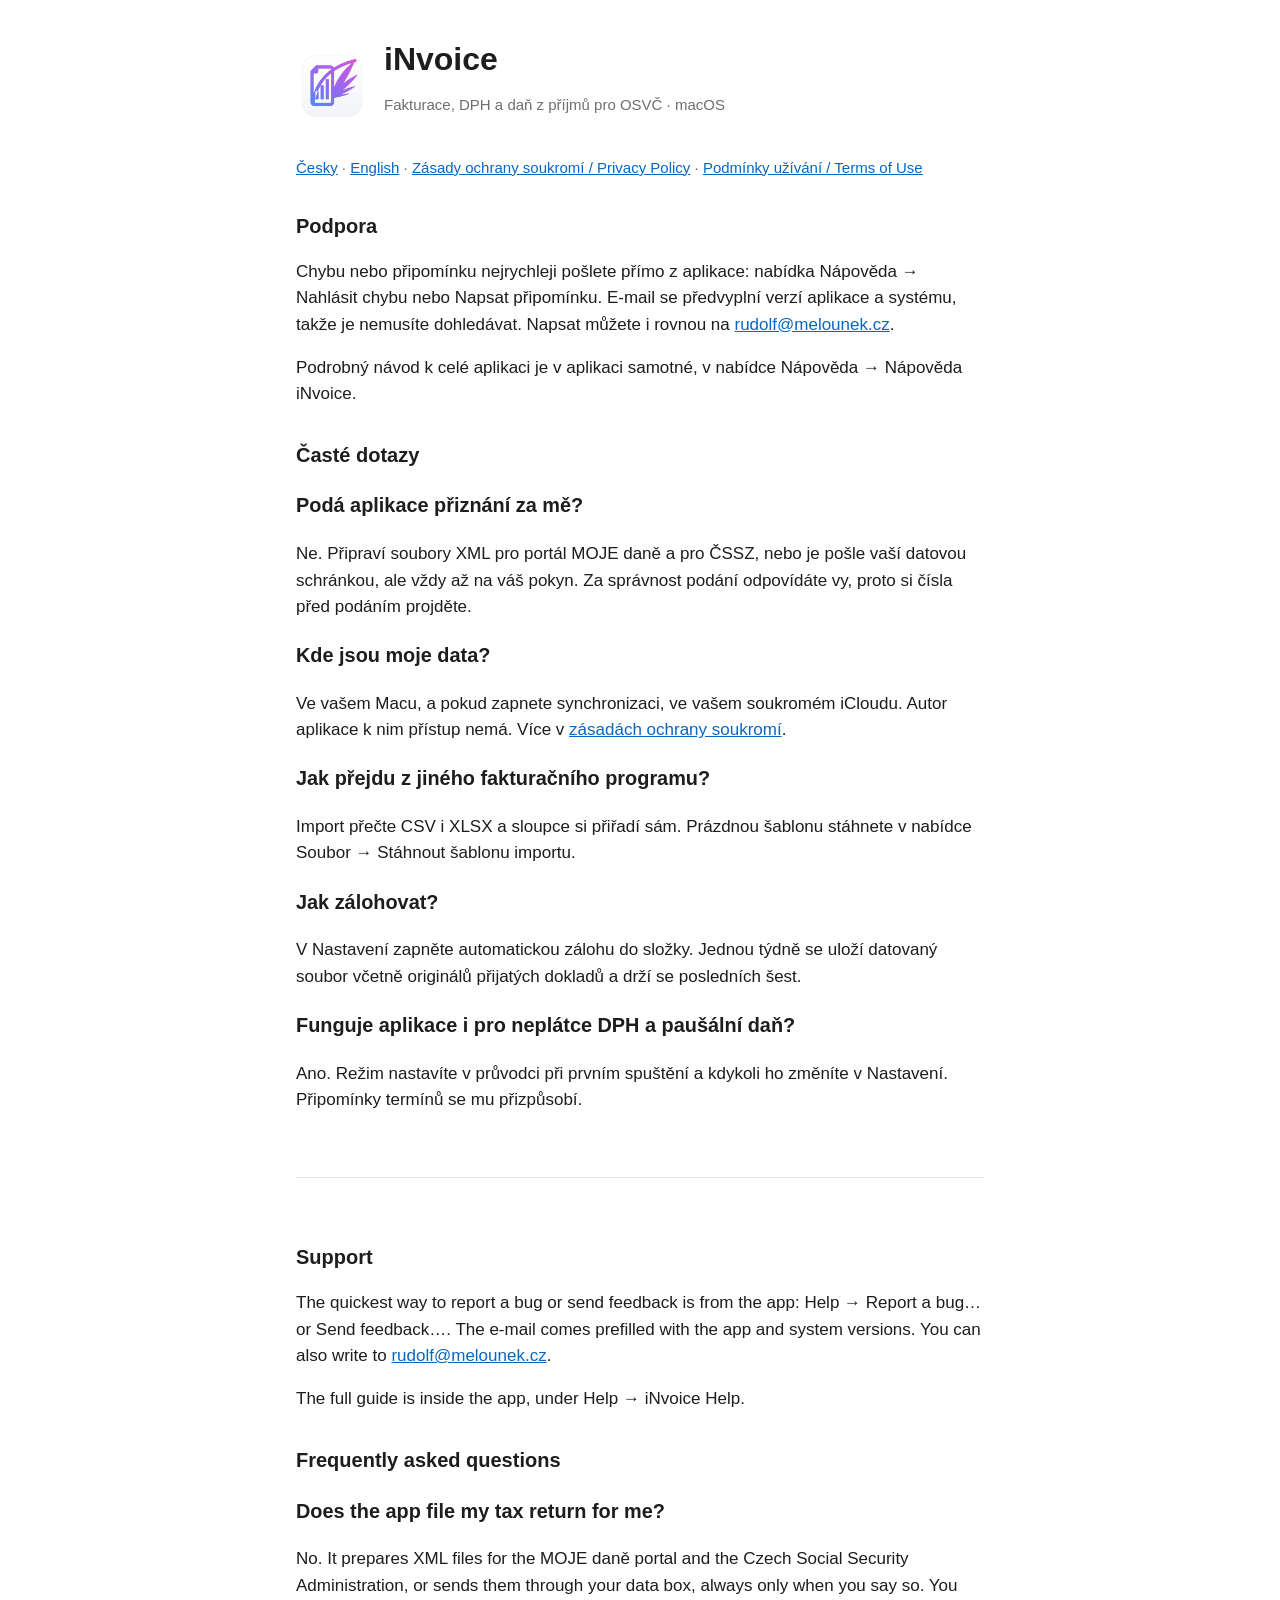
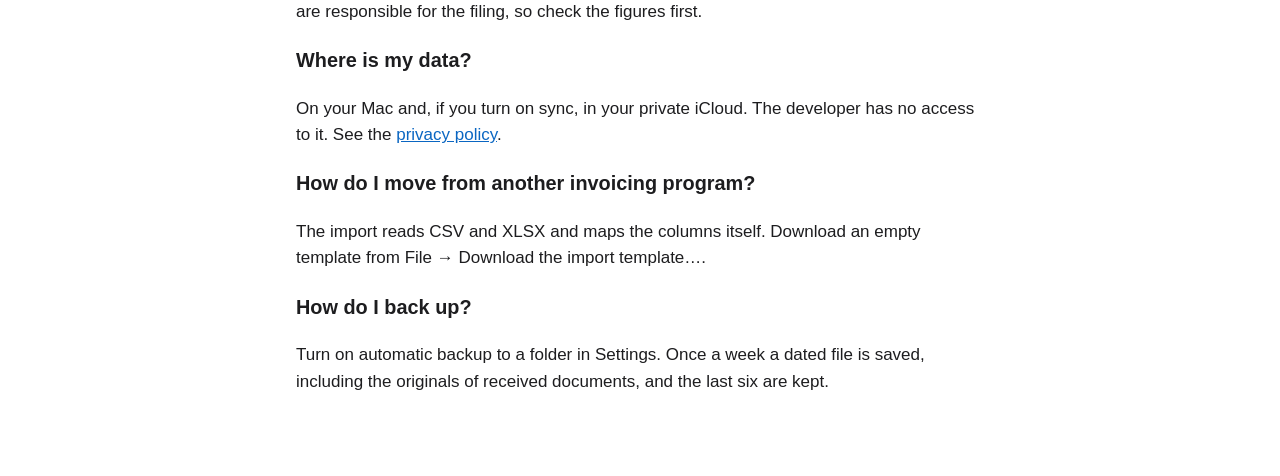
==== invoice/index.html @ 3d5d4328 "iNvoice support, privacy and terms pages Co-Authored-By: Claude Opus 5.5 <noreply@anthropic.com>" ====
<!doctype html>
<html lang="cs">
<head>
<meta charset="utf-8">
<meta name="viewport" content="width=device-width, initial-scale=1">
<title>iNvoice – podpora</title>
<link rel="stylesheet" href="style.css">
</head>
<body>
<main>
<header>
<img src="icon.png" alt="">
<div>
<h1>iNvoice</h1>
<p class="meta">Fakturace, DPH a daň z příjmů pro OSVČ · macOS</p>
</div>
</header>
<p class="lang"><a href="#cs">Česky</a> · <a href="#en">English</a> · <a href="privacy.html">Zásady ochrany soukromí / Privacy Policy</a> · <a href="terms.html">Podmínky užívání / Terms of Use</a></p>

<section id="cs">
<h2>Podpora</h2>
<p>Chybu nebo připomínku nejrychleji pošlete přímo z aplikace: nabídka Nápověda → Nahlásit chybu nebo Napsat připomínku. E-mail se předvyplní verzí aplikace a systému, takže je nemusíte dohledávat. Napsat můžete i rovnou na <a href="mailto:rudolf@melounek.cz">rudolf@melounek.cz</a>.</p>
<p>Podrobný návod k celé aplikaci je v aplikaci samotné, v nabídce Nápověda → Nápověda iNvoice.</p>

<h2>Časté dotazy</h2>
<h3>Podá aplikace přiznání za mě?</h3>
<p>Ne. Připraví soubory XML pro portál MOJE daně a pro ČSSZ, nebo je pošle vaší datovou schránkou, ale vždy až na váš pokyn. Za správnost podání odpovídáte vy, proto si čísla před podáním projděte.</p>
<h3>Kde jsou moje data?</h3>
<p>Ve vašem Macu, a pokud zapnete synchronizaci, ve vašem soukromém iCloudu. Autor aplikace k nim přístup nemá. Více v <a href="privacy.html">zásadách ochrany soukromí</a>.</p>
<h3>Jak přejdu z jiného fakturačního programu?</h3>
<p>Import přečte CSV i XLSX a sloupce si přiřadí sám. Prázdnou šablonu stáhnete v nabídce Soubor → Stáhnout šablonu importu.</p>
<h3>Jak zálohovat?</h3>
<p>V Nastavení zapněte automatickou zálohu do složky. Jednou týdně se uloží datovaný soubor včetně originálů přijatých dokladů a drží se posledních šest.</p>
<h3>Funguje aplikace i pro neplátce DPH a paušální daň?</h3>
<p>Ano. Režim nastavíte v průvodci při prvním spuštění a kdykoli ho změníte v Nastavení. Připomínky termínů se mu přizpůsobí.</p>
</section>

<section id="en">
<h2>Support</h2>
<p>The quickest way to report a bug or send feedback is from the app: Help → Report a bug… or Send feedback…. The e-mail comes prefilled with the app and system versions. You can also write to <a href="mailto:rudolf@melounek.cz">rudolf@melounek.cz</a>.</p>
<p>The full guide is inside the app, under Help → iNvoice Help.</p>

<h2>Frequently asked questions</h2>
<h3>Does the app file my tax return for me?</h3>
<p>No. It prepares XML files for the MOJE daně portal and the Czech Social Security Administration, or sends them through your data box, always only when you say so. You are responsible for the filing, so check the figures first.</p>
<h3>Where is my data?</h3>
<p>On your Mac and, if you turn on sync, in your private iCloud. The developer has no access to it. See the <a href="privacy.html">privacy policy</a>.</p>
<h3>How do I move from another invoicing program?</h3>
<p>The import reads CSV and XLSX and maps the columns itself. Download an empty template from File → Download the import template….</p>
<h3>How do I back up?</h3>
<p>Turn on automatic backup to a folder in Settings. Once a week a dated file is saved, including the originals of received documents, and the last six are kept.</p>
</section>
</main>
</body>
</html>
---- invoice/style.css ----
:root { --bg: #ffffff; --fg: #1d1d1f; --muted: #6e6e73; --accent: #0a66c2; --rule: #e5e5ea; }
@media (prefers-color-scheme: dark) {
  :root { --bg: #161618; --fg: #f2f2f7; --muted: #a1a1a6; --accent: #64a8ff; --rule: #2c2c2e; }
}
* { box-sizing: border-box; }
body { margin: 0; background: var(--bg); color: var(--fg);
  font: 17px/1.55 -apple-system, BlinkMacSystemFont, "Segoe UI", Helvetica, Arial, sans-serif; }
main { max-width: 720px; margin: 0 auto; padding: 40px 16px 64px; }
h1 { font-size: 32px; line-height: 1.2; margin: 0 0 4px; }
h2 { font-size: 20px; margin: 32px 0 8px; }
section + section { margin-top: 64px; padding-top: 32px; border-top: 1px solid var(--rule); }
.meta, .lang { color: var(--muted); font-size: 15px; }
a { color: var(--accent); }
ul { padding-left: 22px; }
li { margin: 4px 0; }
header { display: flex; align-items: center; gap: 16px; margin-bottom: 24px; }
header img { width: 72px; height: 72px; }
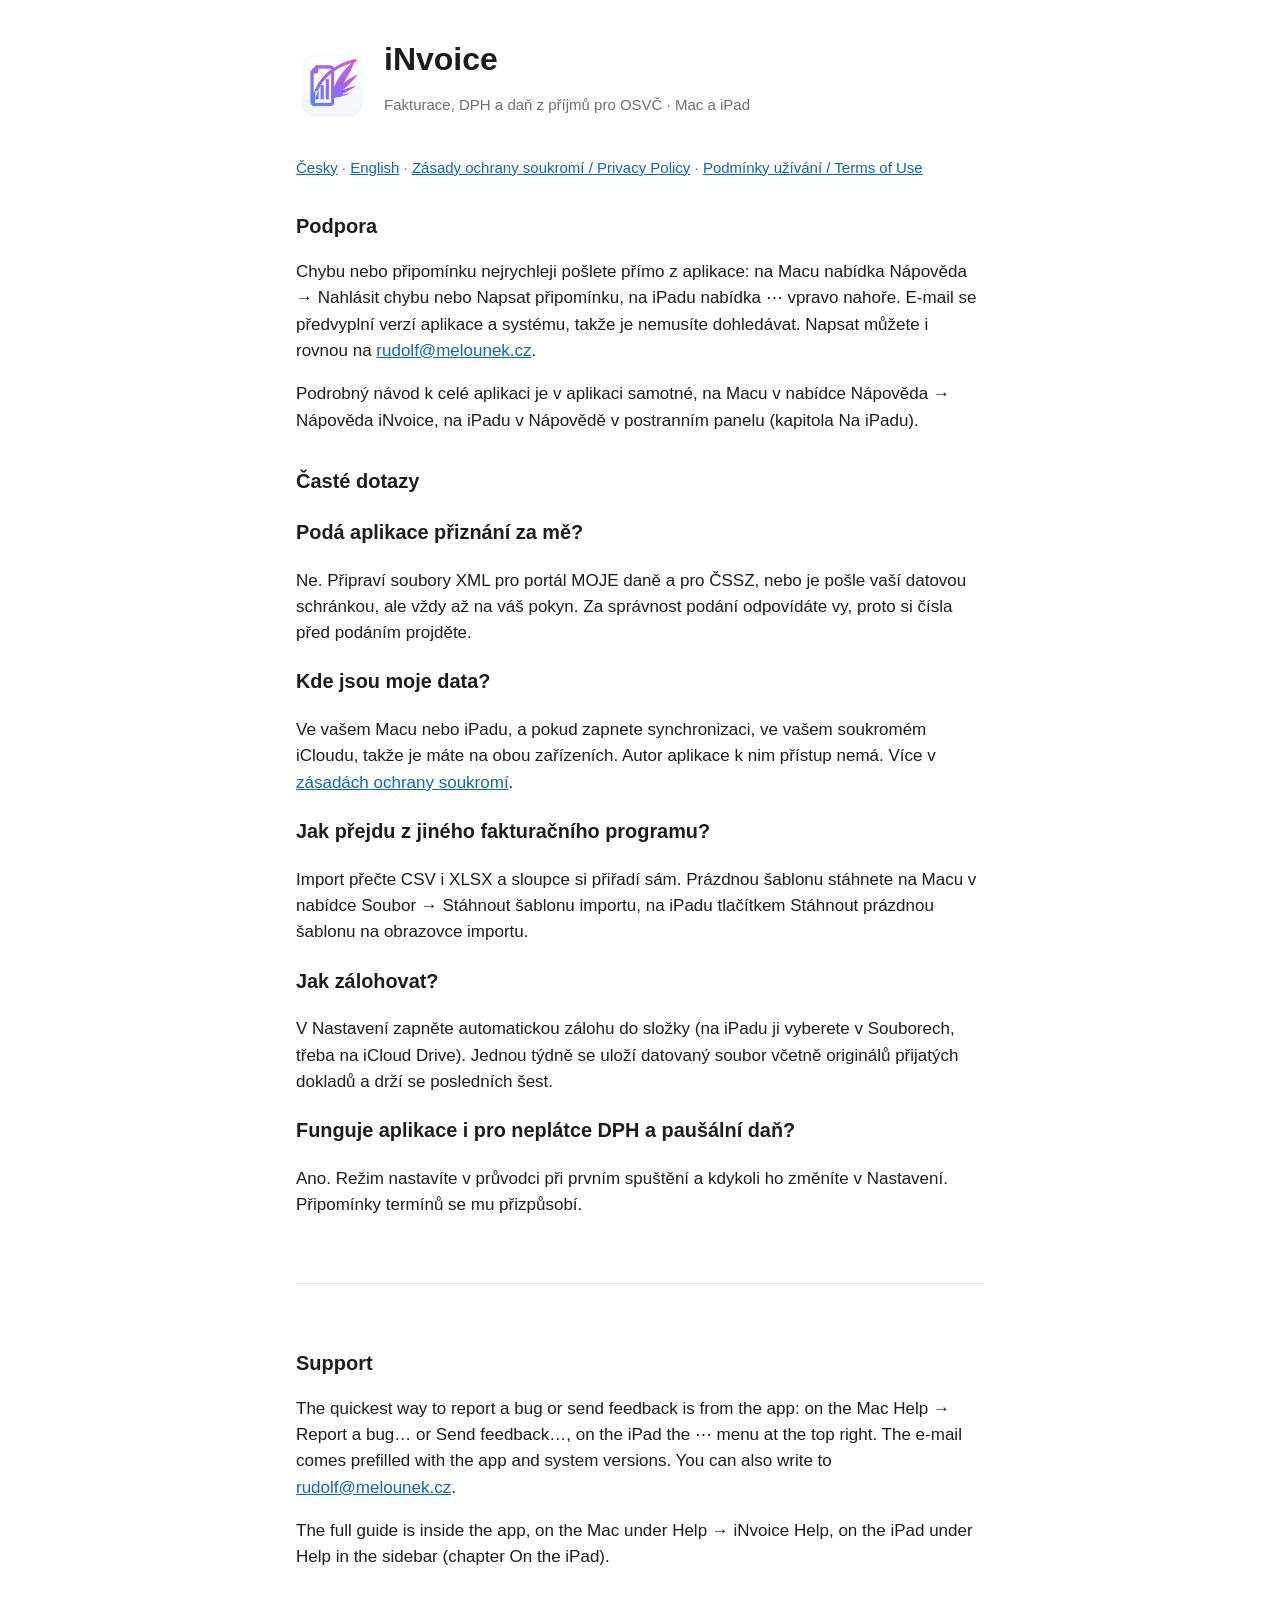
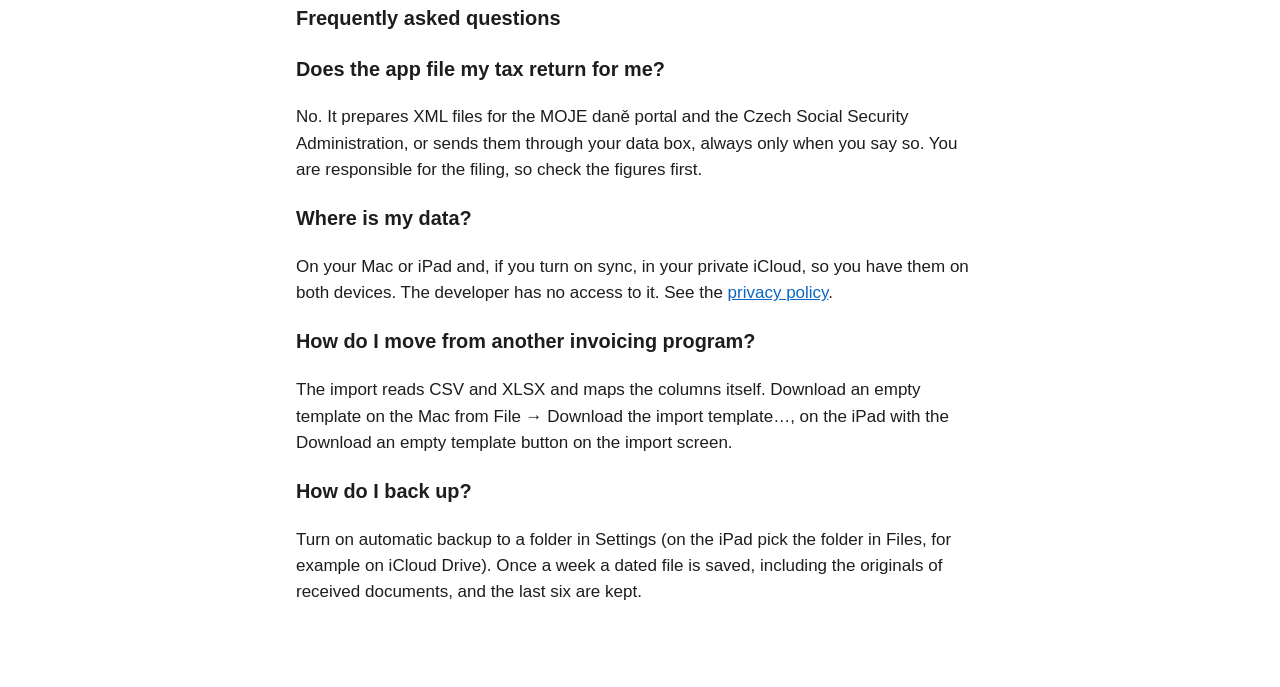
==== commit 65e633bf: "iNvoice support and privacy pages cover the iPad Co-Authored-By: Claude Opus 5.5 <noreply@anthropic." ====
--- a/invoice/index.html
+++ b/invoice/index.html
@@ -12,43 +12,43 @@
 <img src="icon.png" alt="">
 <div>
 <h1>iNvoice</h1>
-<p class="meta">Fakturace, DPH a daň z příjmů pro OSVČ · macOS</p>
+<p class="meta">Fakturace, DPH a daň z příjmů pro OSVČ · Mac a iPad</p>
 </div>
 </header>
 <p class="lang"><a href="#cs">Česky</a> · <a href="#en">English</a> · <a href="privacy.html">Zásady ochrany soukromí / Privacy Policy</a> · <a href="terms.html">Podmínky užívání / Terms of Use</a></p>
 
 <section id="cs">
 <h2>Podpora</h2>
-<p>Chybu nebo připomínku nejrychleji pošlete přímo z aplikace: nabídka Nápověda → Nahlásit chybu nebo Napsat připomínku. E-mail se předvyplní verzí aplikace a systému, takže je nemusíte dohledávat. Napsat můžete i rovnou na <a href="mailto:rudolf@melounek.cz">rudolf@melounek.cz</a>.</p>
-<p>Podrobný návod k celé aplikaci je v aplikaci samotné, v nabídce Nápověda → Nápověda iNvoice.</p>
+<p>Chybu nebo připomínku nejrychleji pošlete přímo z aplikace: na Macu nabídka Nápověda → Nahlásit chybu nebo Napsat připomínku, na iPadu nabídka ⋯ vpravo nahoře. E-mail se předvyplní verzí aplikace a systému, takže je nemusíte dohledávat. Napsat můžete i rovnou na <a href="mailto:rudolf@melounek.cz">rudolf@melounek.cz</a>.</p>
+<p>Podrobný návod k celé aplikaci je v aplikaci samotné, na Macu v nabídce Nápověda → Nápověda iNvoice, na iPadu v Nápovědě v postranním panelu (kapitola Na iPadu).</p>
 
 <h2>Časté dotazy</h2>
 <h3>Podá aplikace přiznání za mě?</h3>
 <p>Ne. Připraví soubory XML pro portál MOJE daně a pro ČSSZ, nebo je pošle vaší datovou schránkou, ale vždy až na váš pokyn. Za správnost podání odpovídáte vy, proto si čísla před podáním projděte.</p>
 <h3>Kde jsou moje data?</h3>
-<p>Ve vašem Macu, a pokud zapnete synchronizaci, ve vašem soukromém iCloudu. Autor aplikace k nim přístup nemá. Více v <a href="privacy.html">zásadách ochrany soukromí</a>.</p>
+<p>Ve vašem Macu nebo iPadu, a pokud zapnete synchronizaci, ve vašem soukromém iCloudu, takže je máte na obou zařízeních. Autor aplikace k nim přístup nemá. Více v <a href="privacy.html">zásadách ochrany soukromí</a>.</p>
 <h3>Jak přejdu z jiného fakturačního programu?</h3>
-<p>Import přečte CSV i XLSX a sloupce si přiřadí sám. Prázdnou šablonu stáhnete v nabídce Soubor → Stáhnout šablonu importu.</p>
+<p>Import přečte CSV i XLSX a sloupce si přiřadí sám. Prázdnou šablonu stáhnete na Macu v nabídce Soubor → Stáhnout šablonu importu, na iPadu tlačítkem Stáhnout prázdnou šablonu na obrazovce importu.</p>
 <h3>Jak zálohovat?</h3>
-<p>V Nastavení zapněte automatickou zálohu do složky. Jednou týdně se uloží datovaný soubor včetně originálů přijatých dokladů a drží se posledních šest.</p>
+<p>V Nastavení zapněte automatickou zálohu do složky (na iPadu ji vyberete v Souborech, třeba na iCloud Drive). Jednou týdně se uloží datovaný soubor včetně originálů přijatých dokladů a drží se posledních šest.</p>
 <h3>Funguje aplikace i pro neplátce DPH a paušální daň?</h3>
 <p>Ano. Režim nastavíte v průvodci při prvním spuštění a kdykoli ho změníte v Nastavení. Připomínky termínů se mu přizpůsobí.</p>
 </section>
 
 <section id="en">
 <h2>Support</h2>
-<p>The quickest way to report a bug or send feedback is from the app: Help → Report a bug… or Send feedback…. The e-mail comes prefilled with the app and system versions. You can also write to <a href="mailto:rudolf@melounek.cz">rudolf@melounek.cz</a>.</p>
-<p>The full guide is inside the app, under Help → iNvoice Help.</p>
+<p>The quickest way to report a bug or send feedback is from the app: on the Mac Help → Report a bug… or Send feedback…, on the iPad the ⋯ menu at the top right. The e-mail comes prefilled with the app and system versions. You can also write to <a href="mailto:rudolf@melounek.cz">rudolf@melounek.cz</a>.</p>
+<p>The full guide is inside the app, on the Mac under Help → iNvoice Help, on the iPad under Help in the sidebar (chapter On the iPad).</p>
 
 <h2>Frequently asked questions</h2>
 <h3>Does the app file my tax return for me?</h3>
 <p>No. It prepares XML files for the MOJE daně portal and the Czech Social Security Administration, or sends them through your data box, always only when you say so. You are responsible for the filing, so check the figures first.</p>
 <h3>Where is my data?</h3>
-<p>On your Mac and, if you turn on sync, in your private iCloud. The developer has no access to it. See the <a href="privacy.html">privacy policy</a>.</p>
+<p>On your Mac or iPad and, if you turn on sync, in your private iCloud, so you have them on both devices. The developer has no access to it. See the <a href="privacy.html">privacy policy</a>.</p>
 <h3>How do I move from another invoicing program?</h3>
-<p>The import reads CSV and XLSX and maps the columns itself. Download an empty template from File → Download the import template….</p>
+<p>The import reads CSV and XLSX and maps the columns itself. Download an empty template on the Mac from File → Download the import template…, on the iPad with the Download an empty template button on the import screen.</p>
 <h3>How do I back up?</h3>
-<p>Turn on automatic backup to a folder in Settings. Once a week a dated file is saved, including the originals of received documents, and the last six are kept.</p>
+<p>Turn on automatic backup to a folder in Settings (on the iPad pick the folder in Files, for example on iCloud Drive). Once a week a dated file is saved, including the originals of received documents, and the last six are kept.</p>
 </section>
 </main>
 </body>
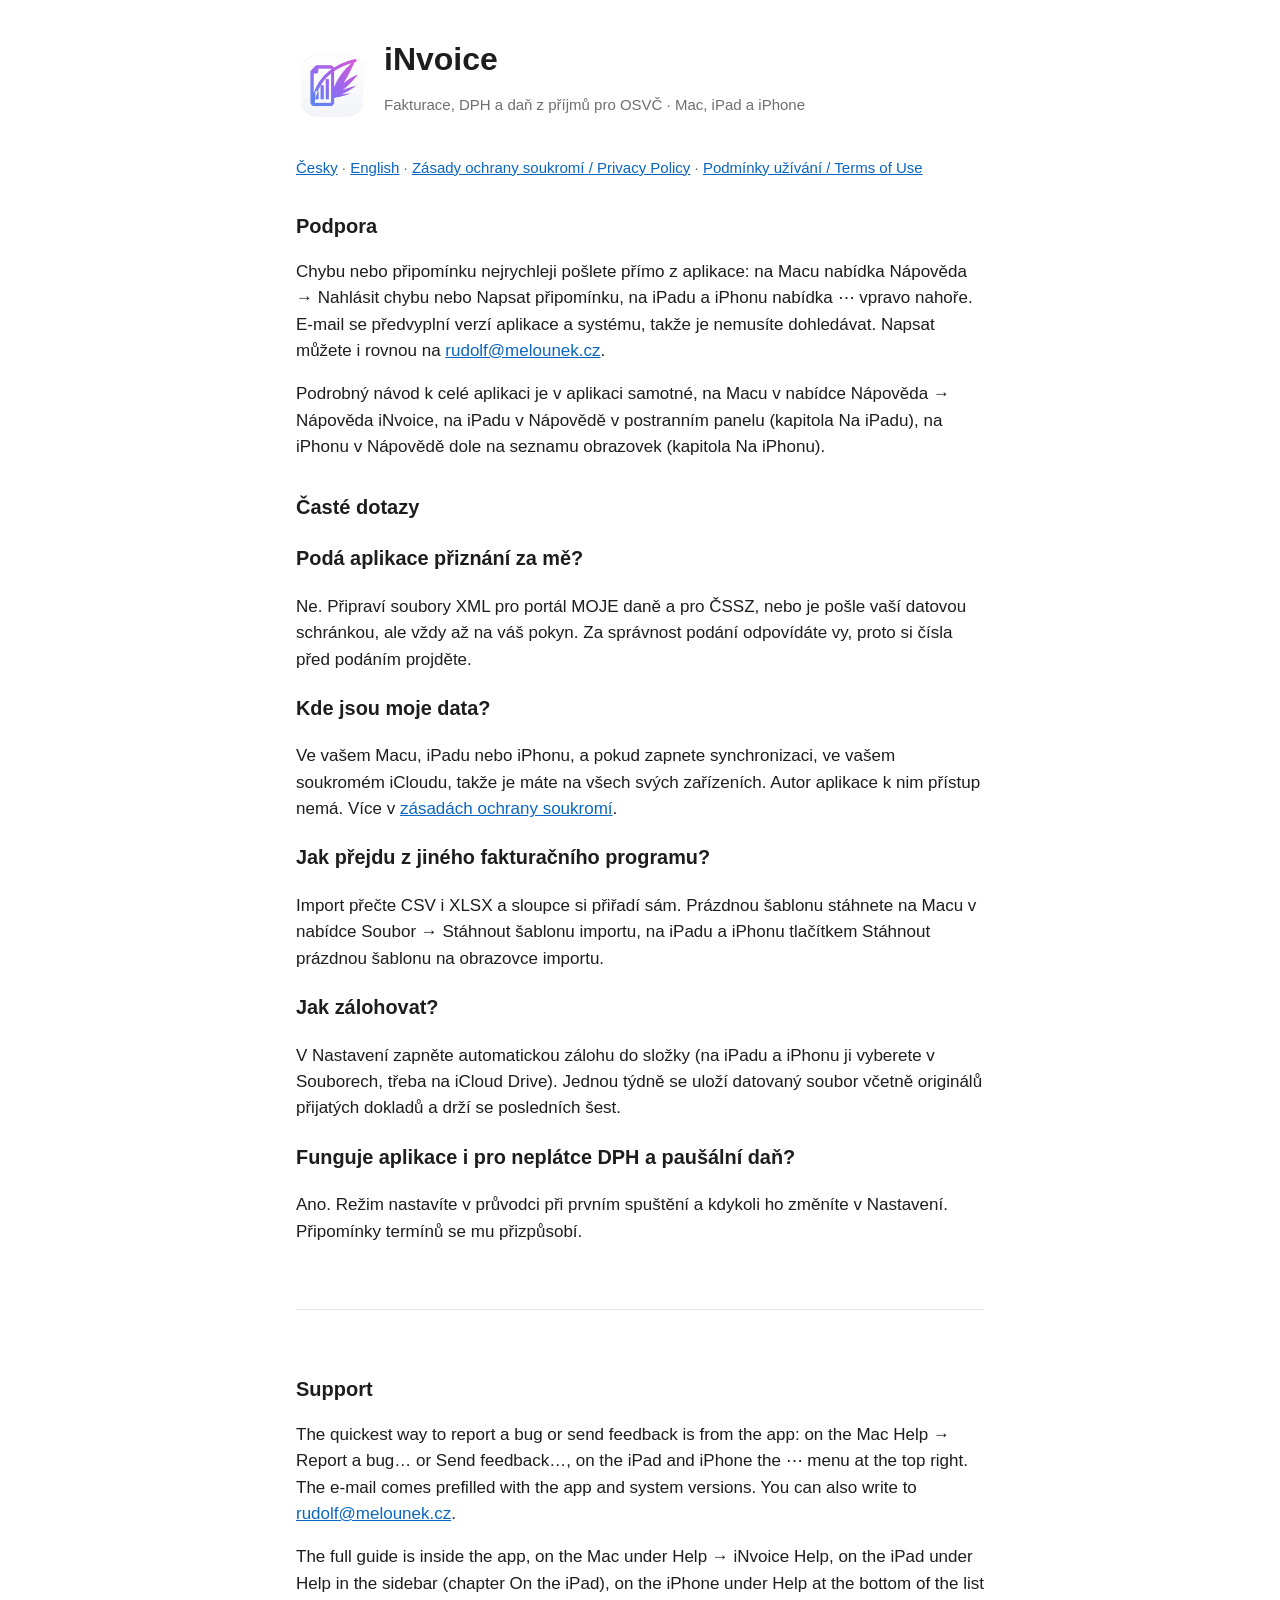
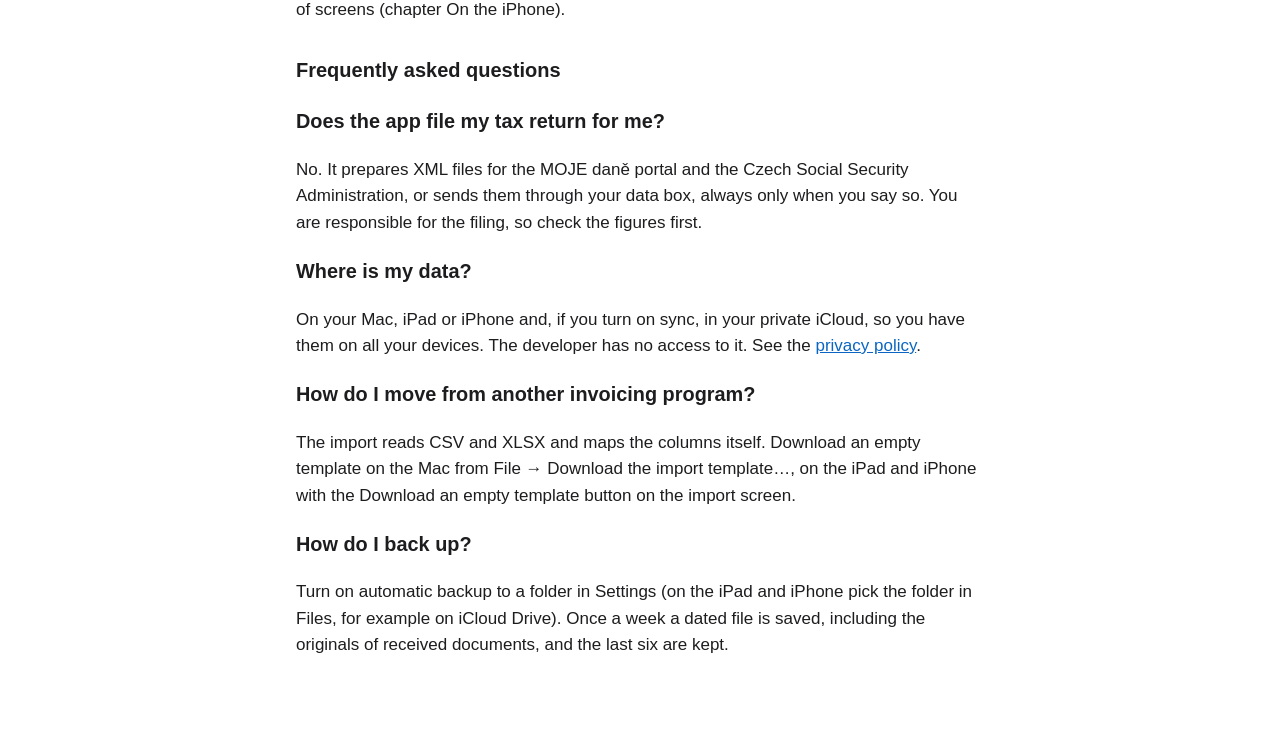
==== commit 9029e39a: "iNvoice support and privacy pages cover the iPhone Co-Authored-By: Claude Opus 5.5 <noreply@anthropi" ====
--- a/invoice/index.html
+++ b/invoice/index.html
@@ -12,43 +12,43 @@
 <img src="icon.png" alt="">
 <div>
 <h1>iNvoice</h1>
-<p class="meta">Fakturace, DPH a daň z příjmů pro OSVČ · Mac a iPad</p>
+<p class="meta">Fakturace, DPH a daň z příjmů pro OSVČ · Mac, iPad a iPhone</p>
 </div>
 </header>
 <p class="lang"><a href="#cs">Česky</a> · <a href="#en">English</a> · <a href="privacy.html">Zásady ochrany soukromí / Privacy Policy</a> · <a href="terms.html">Podmínky užívání / Terms of Use</a></p>
 
 <section id="cs">
 <h2>Podpora</h2>
-<p>Chybu nebo připomínku nejrychleji pošlete přímo z aplikace: na Macu nabídka Nápověda → Nahlásit chybu nebo Napsat připomínku, na iPadu nabídka ⋯ vpravo nahoře. E-mail se předvyplní verzí aplikace a systému, takže je nemusíte dohledávat. Napsat můžete i rovnou na <a href="mailto:rudolf@melounek.cz">rudolf@melounek.cz</a>.</p>
-<p>Podrobný návod k celé aplikaci je v aplikaci samotné, na Macu v nabídce Nápověda → Nápověda iNvoice, na iPadu v Nápovědě v postranním panelu (kapitola Na iPadu).</p>
+<p>Chybu nebo připomínku nejrychleji pošlete přímo z aplikace: na Macu nabídka Nápověda → Nahlásit chybu nebo Napsat připomínku, na iPadu a iPhonu nabídka ⋯ vpravo nahoře. E-mail se předvyplní verzí aplikace a systému, takže je nemusíte dohledávat. Napsat můžete i rovnou na <a href="mailto:rudolf@melounek.cz">rudolf@melounek.cz</a>.</p>
+<p>Podrobný návod k celé aplikaci je v aplikaci samotné, na Macu v nabídce Nápověda → Nápověda iNvoice, na iPadu v Nápovědě v postranním panelu (kapitola Na iPadu), na iPhonu v Nápovědě dole na seznamu obrazovek (kapitola Na iPhonu).</p>
 
 <h2>Časté dotazy</h2>
 <h3>Podá aplikace přiznání za mě?</h3>
 <p>Ne. Připraví soubory XML pro portál MOJE daně a pro ČSSZ, nebo je pošle vaší datovou schránkou, ale vždy až na váš pokyn. Za správnost podání odpovídáte vy, proto si čísla před podáním projděte.</p>
 <h3>Kde jsou moje data?</h3>
-<p>Ve vašem Macu nebo iPadu, a pokud zapnete synchronizaci, ve vašem soukromém iCloudu, takže je máte na obou zařízeních. Autor aplikace k nim přístup nemá. Více v <a href="privacy.html">zásadách ochrany soukromí</a>.</p>
+<p>Ve vašem Macu, iPadu nebo iPhonu, a pokud zapnete synchronizaci, ve vašem soukromém iCloudu, takže je máte na všech svých zařízeních. Autor aplikace k nim přístup nemá. Více v <a href="privacy.html">zásadách ochrany soukromí</a>.</p>
 <h3>Jak přejdu z jiného fakturačního programu?</h3>
-<p>Import přečte CSV i XLSX a sloupce si přiřadí sám. Prázdnou šablonu stáhnete na Macu v nabídce Soubor → Stáhnout šablonu importu, na iPadu tlačítkem Stáhnout prázdnou šablonu na obrazovce importu.</p>
+<p>Import přečte CSV i XLSX a sloupce si přiřadí sám. Prázdnou šablonu stáhnete na Macu v nabídce Soubor → Stáhnout šablonu importu, na iPadu a iPhonu tlačítkem Stáhnout prázdnou šablonu na obrazovce importu.</p>
 <h3>Jak zálohovat?</h3>
-<p>V Nastavení zapněte automatickou zálohu do složky (na iPadu ji vyberete v Souborech, třeba na iCloud Drive). Jednou týdně se uloží datovaný soubor včetně originálů přijatých dokladů a drží se posledních šest.</p>
+<p>V Nastavení zapněte automatickou zálohu do složky (na iPadu a iPhonu ji vyberete v Souborech, třeba na iCloud Drive). Jednou týdně se uloží datovaný soubor včetně originálů přijatých dokladů a drží se posledních šest.</p>
 <h3>Funguje aplikace i pro neplátce DPH a paušální daň?</h3>
 <p>Ano. Režim nastavíte v průvodci při prvním spuštění a kdykoli ho změníte v Nastavení. Připomínky termínů se mu přizpůsobí.</p>
 </section>
 
 <section id="en">
 <h2>Support</h2>
-<p>The quickest way to report a bug or send feedback is from the app: on the Mac Help → Report a bug… or Send feedback…, on the iPad the ⋯ menu at the top right. The e-mail comes prefilled with the app and system versions. You can also write to <a href="mailto:rudolf@melounek.cz">rudolf@melounek.cz</a>.</p>
-<p>The full guide is inside the app, on the Mac under Help → iNvoice Help, on the iPad under Help in the sidebar (chapter On the iPad).</p>
+<p>The quickest way to report a bug or send feedback is from the app: on the Mac Help → Report a bug… or Send feedback…, on the iPad and iPhone the ⋯ menu at the top right. The e-mail comes prefilled with the app and system versions. You can also write to <a href="mailto:rudolf@melounek.cz">rudolf@melounek.cz</a>.</p>
+<p>The full guide is inside the app, on the Mac under Help → iNvoice Help, on the iPad under Help in the sidebar (chapter On the iPad), on the iPhone under Help at the bottom of the list of screens (chapter On the iPhone).</p>
 
 <h2>Frequently asked questions</h2>
 <h3>Does the app file my tax return for me?</h3>
 <p>No. It prepares XML files for the MOJE daně portal and the Czech Social Security Administration, or sends them through your data box, always only when you say so. You are responsible for the filing, so check the figures first.</p>
 <h3>Where is my data?</h3>
-<p>On your Mac or iPad and, if you turn on sync, in your private iCloud, so you have them on both devices. The developer has no access to it. See the <a href="privacy.html">privacy policy</a>.</p>
+<p>On your Mac, iPad or iPhone and, if you turn on sync, in your private iCloud, so you have them on all your devices. The developer has no access to it. See the <a href="privacy.html">privacy policy</a>.</p>
 <h3>How do I move from another invoicing program?</h3>
-<p>The import reads CSV and XLSX and maps the columns itself. Download an empty template on the Mac from File → Download the import template…, on the iPad with the Download an empty template button on the import screen.</p>
+<p>The import reads CSV and XLSX and maps the columns itself. Download an empty template on the Mac from File → Download the import template…, on the iPad and iPhone with the Download an empty template button on the import screen.</p>
 <h3>How do I back up?</h3>
-<p>Turn on automatic backup to a folder in Settings (on the iPad pick the folder in Files, for example on iCloud Drive). Once a week a dated file is saved, including the originals of received documents, and the last six are kept.</p>
+<p>Turn on automatic backup to a folder in Settings (on the iPad and iPhone pick the folder in Files, for example on iCloud Drive). Once a week a dated file is saved, including the originals of received documents, and the last six are kept.</p>
 </section>
 </main>
 </body>
